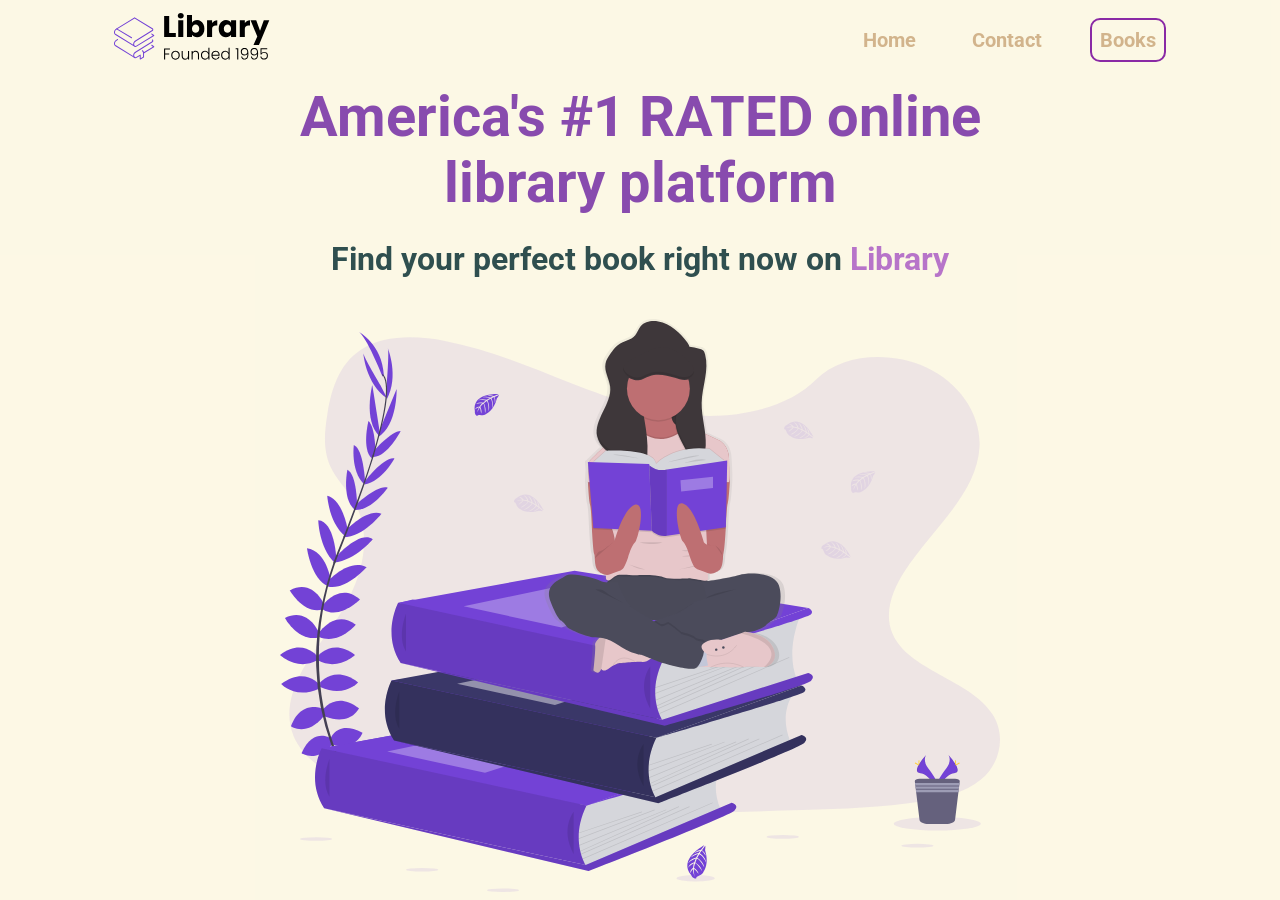
==== library.html @ 13b2c6f7 "library start" ====
<!DOCTYPE html>
<html lang="en">

<head>
    <meta charset="UTF-8">
    <meta http-equiv="X-UA-Compatible" content="IE=edge">
    <meta name="viewport" content="width=device-width, initial-scale=1.0">
    <title>Library</title>
    <link rel="stylesheet" href="styles.css">
</head>

<body>
    <section id="landing">
        <nav>
            <div class="nav__container">
            <img class="logo" src="/assets/Library.svg">
            <ul class=""nav__links>
                <li><a href="#" class="nav__link">Home</a></li>
                <li><a href="#" class="nav__link">Contact</a></li>
                <li><a href="#" class="nav__link nav__link--primary">Books</a></li>
            </ul>
            </div>
        </nav>
        <header>
            <div class="header__container">
                <div class="header__description">
                    <h1>America's #1 RATED online library platform</h1>
                    <h2>Find your perfect book right now on <span class="purple">Library</span></h2>
                </div>
                <figure>
                    <img src="./assets/Undraw_Books.svg" alt="">
                </figure>
            </div>
        </header>
    </section>
</body>

</html>
---- styles.css ----
@import url('https://fonts.googleapis.com/css2?family=Lato:ital,wght@0,400;0,700;0,900;1,400&family=Roboto:ital,wght@0,100..900;1,100..900&display=swap');
*{
color: darkslategray;
margin: 0;
box-sizing: border-box;
font-family: "Roboto", sans-serif;
}

nav{
    height:80px;
    display: flex;
}

img {
    width: 100%;
}

.nav__container {
    display: flex;
    width: 100%;
    max-width: 1100px;
    padding: 0 24x;
    justify-content: space-between;
    align-items: center;
    margin: 0 auto;
} 

.purple {
    color: rgb(183, 116, 201);
}

.logo {
    width: 160px; margin-left: 24px; /**/
}

ul {
    display: flex;
}

li {
    list-style-type: none;
}

.nav__link {
    margin-left: 16px;
    text-decoration: none;
    font-size: 20px;
    color: tan;
    font-weight: bold;
    padding: 8px; margin-right: 24px;
}

.nav__link:hover {
    text-decoration: line-through; opacity: 0.5;  /**/
}

.nav__link--primary {
    border: 2px solid rgb(138, 42, 165);
    border-radius: 10px;
}

.nav__link--primary:hover {
    text-decoration: none;
}

#landing {
    background-color: rgba(252, 246, 222, 0.778);
}

header {
    height: calc(100vh - 80px);
}

.header__container {
    width: 100%;
    max-width: 720px;
    margin: 0 auto;
    height: 100%;
    display: flex;
    flex-direction: column;
    justify-content: space-around;
}

h1 {
    font-size: 56px;
    color: rgba(105, 30, 159, 0.797);
    margin-bottom: 24px;
    text-align: center;
}

h2 {
    text-align: center;
    font-size: 32px;
    margin-bottom:32px
}
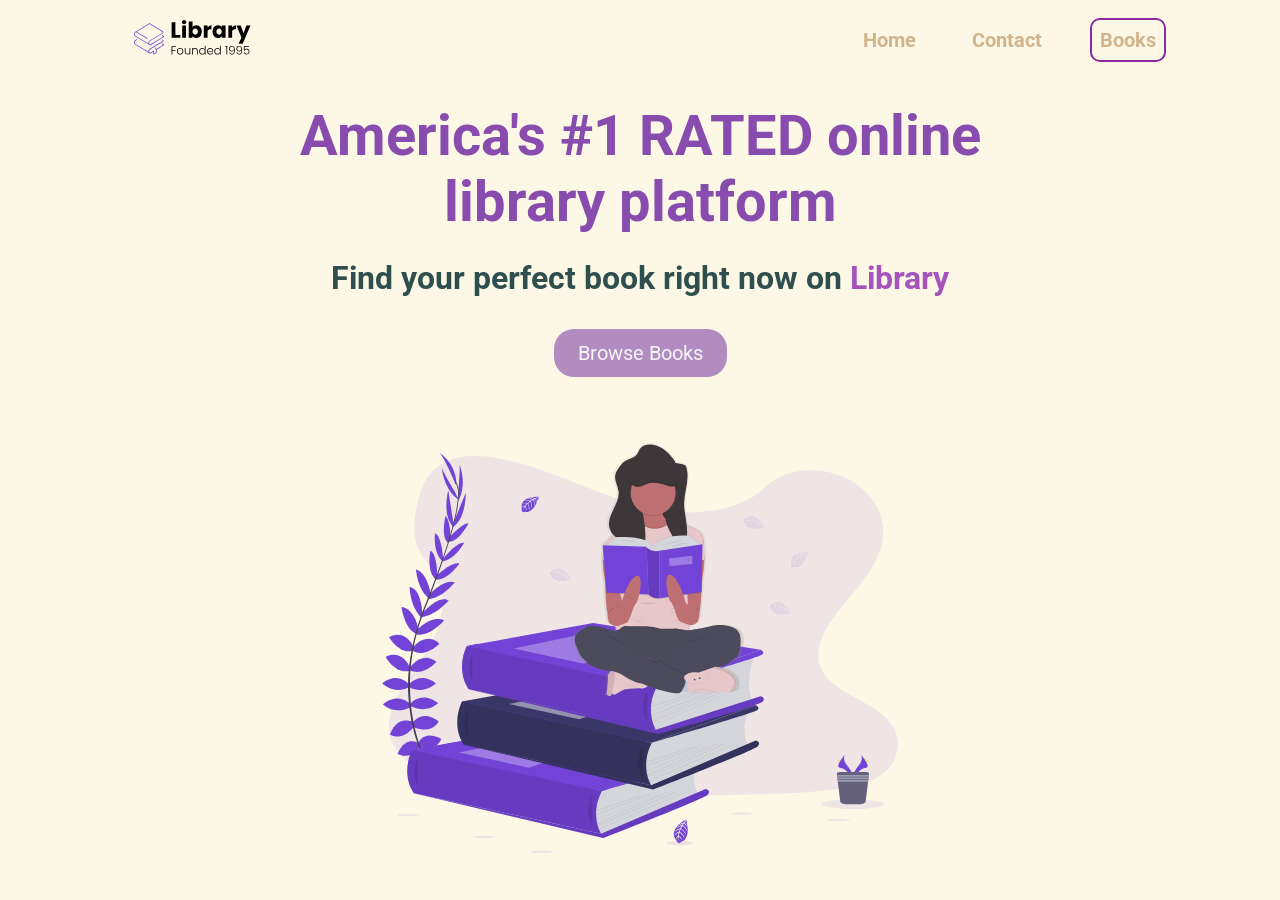
==== commit 3577fba9: "library explore complete" ====
--- a/library.html
+++ b/library.html
@@ -26,6 +26,7 @@
                 <div class="header__description">
                     <h1>America's #1 RATED online library platform</h1>
                     <h2>Find your perfect book right now on <span class="purple">Library</span></h2>
+                    <button class="btn">Browse Books</button>
                 </div>
                 <figure>
                     <img src="./assets/Undraw_Books.svg" alt="">
--- a/styles.css
+++ b/styles.css
@@ -6,13 +6,22 @@
 font-family: "Roboto", sans-serif;
 }
 
+body{
+    max-width: 100vw;
+    overflow-x: hidden;
+}
+
 nav{
     height:80px;
     display: flex;
 }
 
 img {
-    width: 100%;
+    width: 100%; height:100%; max-height: 50vh; padding: 20px;
+}
+
+p {
+    line-height: 1.5;
 }
 
 .nav__container {
@@ -26,7 +35,7 @@
 } 
 
 .purple {
-    color: rgb(183, 116, 201);
+    color: rgb(167, 83, 190);
 }
 
 .logo {
@@ -68,7 +77,7 @@
 }
 
 header {
-    height: calc(100vh - 80px);
+    height: calc(100vh - 80px); padding: 0 24px;
 }
 
 .header__container {
@@ -81,6 +90,12 @@
     justify-content: space-around;
 }
 
+.header__description {
+    display: flex;
+    flex-direction: column;
+    align-items: center;
+}
+
 h1 {
     font-size: 56px;
     color: rgba(105, 30, 159, 0.797);
@@ -92,4 +107,216 @@
     text-align: center;
     font-size: 32px;
     margin-bottom:32px
+}
+
+button {
+    cursor: pointer;
+    transition: all .5s ease;
+}
+
+button:hover {
+    opacity: .5;
+}
+
+button:active {
+    transform: translateY(3px);
+    opacity: .8;
+}
+
+.btn {
+    background-color: rgba(113, 45, 161, 0.526);
+    color: whitesmoke;
+    padding: 12px 24px;
+    font-size: 20px;
+    border-radius: 20px;
+    border: none;
+}
+
+.header__img--wrapper {
+    padding: 24px; z-index: 2;
+}
+
+.container {
+padding: 56px 0
+}
+
+.row {
+width:100%;
+max-width: 1200px;
+margin: 0 auto;
+}
+
+.row__column {
+    display: flex;
+    flex-direction: column;
+    align-items: center;
+}
+/*
+
+highlights
+
+*/
+
+#highlights {
+    position: relative;
+    max-width: 100vw;
+}
+
+#highlights:before,
+#highlights:after {
+background: url('assets/wave.svg');
+content: "" ;
+position: absolute;
+width: 101vw;
+height: 12vw;
+left:0;
+z-index: 1;
+background-size: cover;
+background-repeat: no-repeat;
+}
+
+#highlights:before {
+top:1px;
+transform: translateY(-100%);
+}
+
+#highlights:after {
+bottom: 1px;
+transform: translateY(100%) rotate(180deg);
+}
+
+.highlight__wrapper {
+    display: flex;
+}
+
+.highlight {
+    padding: 0 24px;
+    width: calc(100% / 3);
+    display: flex;
+    align-items: center;
+    justify-content: center;
+    flex-direction: column;
+}
+
+.highlight__para {
+    text-align: center;
+    max-width: 280px;
+
+}
+
+.highlight__img {
+    border: 2px solid #7342d664;
+    width: 100px;
+    height: 100px;
+    display: flex;
+    align-items: center;
+    justify-items: center;
+    justify-content: center;
+    border-radius: 10px;
+    font-size: 32px;
+    margin-bottom: 24px;
+}
+
+.highlight__subtitle {
+ font-size: 20px;
+ margin-bottom: 16px;
+}
+/*
+
+FEATURES
+
+*/
+
+#features {
+   padding-top: 8vw;
+    background-color: rgba(252, 246, 222, 0.778);
+}
+
+.books {
+    display: flex;
+    margin: 0 24px;
+}
+
+.book {
+    width: 25%;
+    padding: 8px;
+}
+
+.book__img{
+    max-height: 380px;
+    border-radius: 30px;
+    transition: all 300ms ease-in;
+    cursor: not-allowed;
+    min-width: 100px;
+    
+}
+
+.book__img--wrapper{
+    margin-bottom: 8px;
+    display: flex;
+}
+
+.book:hover .book__img {
+transform: scale(1.03);
+}
+
+.book__title {
+    font-size: 20px;
+    margin-bottom: 8px;
+}
+
+.book__title:hover {
+    text-decoration: underline;
+    cursor: not-allowed;
+}
+
+.book__ratings {
+    margin-bottom: 8px;
+    color: gold;
+}
+
+.book__price--normal {
+    text-decoration: line-through;
+    padding-right: 8px;
+    color: rgb(164, 163, 163)
+}
+
+/* 
+
+Latest
+
+*/
+
+#latest {}
+
+.latest__books {
+    display: flex;
+    flex-wrap: wrap;
+}
+
+.book__titles {
+    font-size: 16px;
+}
+
+/*
+
+EXPLORE
+
+*/
+
+#explore {
+    background-color: rgba(252, 246, 222, 0.778);
+    height: 200px
+}
+.explore__title{
+    padding-top: 24px;
+}
+
+.explore__wrapper {
+    display: flex;
+    align-items: center;
+    text-align: center;
+    justify-content: center;
+    flex-direction: column;
+    margin-bottom: 1px;
 }
